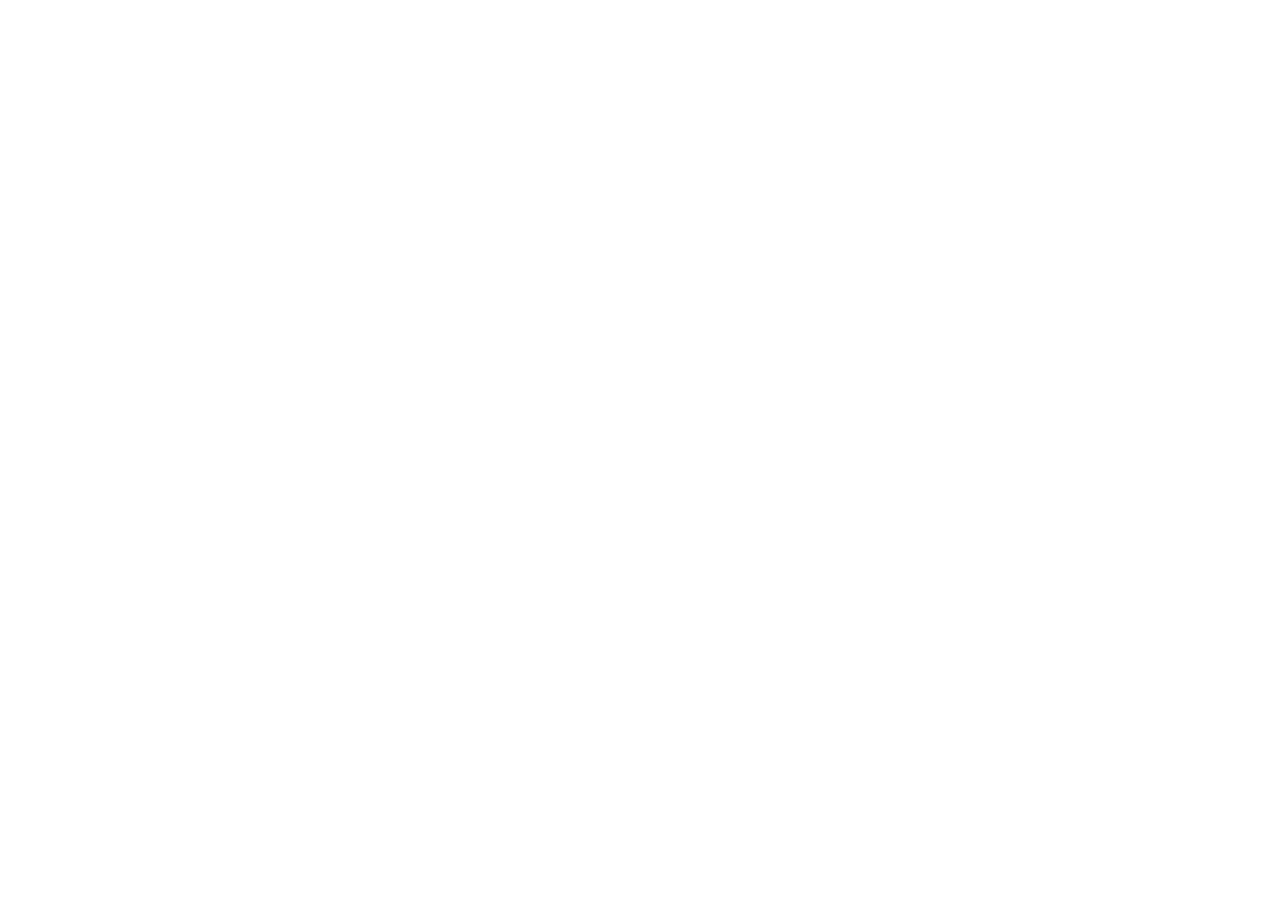
==== index.html @ 276dda86 "Update site info for publish Edited UI in Lovable" ====
<!doctype html>
<html lang="de">
  <head>
    <meta charset="UTF-8" />
    <meta name="viewport" content="width=device-width, initial-scale=1.0" />
    <title>Bestattungsvorsorge Costa &amp; McLaren | Sterbegeldversicherung</title>
    <meta name="description" content="Bestattungsvorsorge Costa &amp; McLaren">
    <meta name="author" content="Costa & McLaren Versicherungsmakler GmbH" />
    
    
    <meta property="og:type" content="website" />
    <meta name="twitter:card" content="summary_large_image" />
    <meta property="og:title" content="Bestattungsvorsorge Costa &amp; McLaren | Sterbegeldversicherung">
  <meta name="twitter:title" content="Bestattungsvorsorge Costa &amp; McLaren | Sterbegeldversicherung">
  <meta property="og:description" content="Bestattungsvorsorge Costa &amp; McLaren">
  <meta name="twitter:description" content="Bestattungsvorsorge Costa &amp; McLaren">
  <link rel="icon" type="image/x-icon" href="/favicon.ico">
  <meta property="og:image" content="https://pub-bb2e103a32db4e198524a2e9ed8f35b4.r2.dev/130dcd2c-2ed1-45b3-9990-f4572d044159/id-preview-be7954b9--008d41ca-7f07-4708-a516-9686e879d94f.lovable.app-1773943299557.png">
  <meta name="twitter:image" content="https://pub-bb2e103a32db4e198524a2e9ed8f35b4.r2.dev/130dcd2c-2ed1-45b3-9990-f4572d044159/id-preview-be7954b9--008d41ca-7f07-4708-a516-9686e879d94f.lovable.app-1773943299557.png">
</head>

  <body>
    <div id="root"></div>
    <script type="module" src="/src/main.tsx"></script>
  </body>
</html>
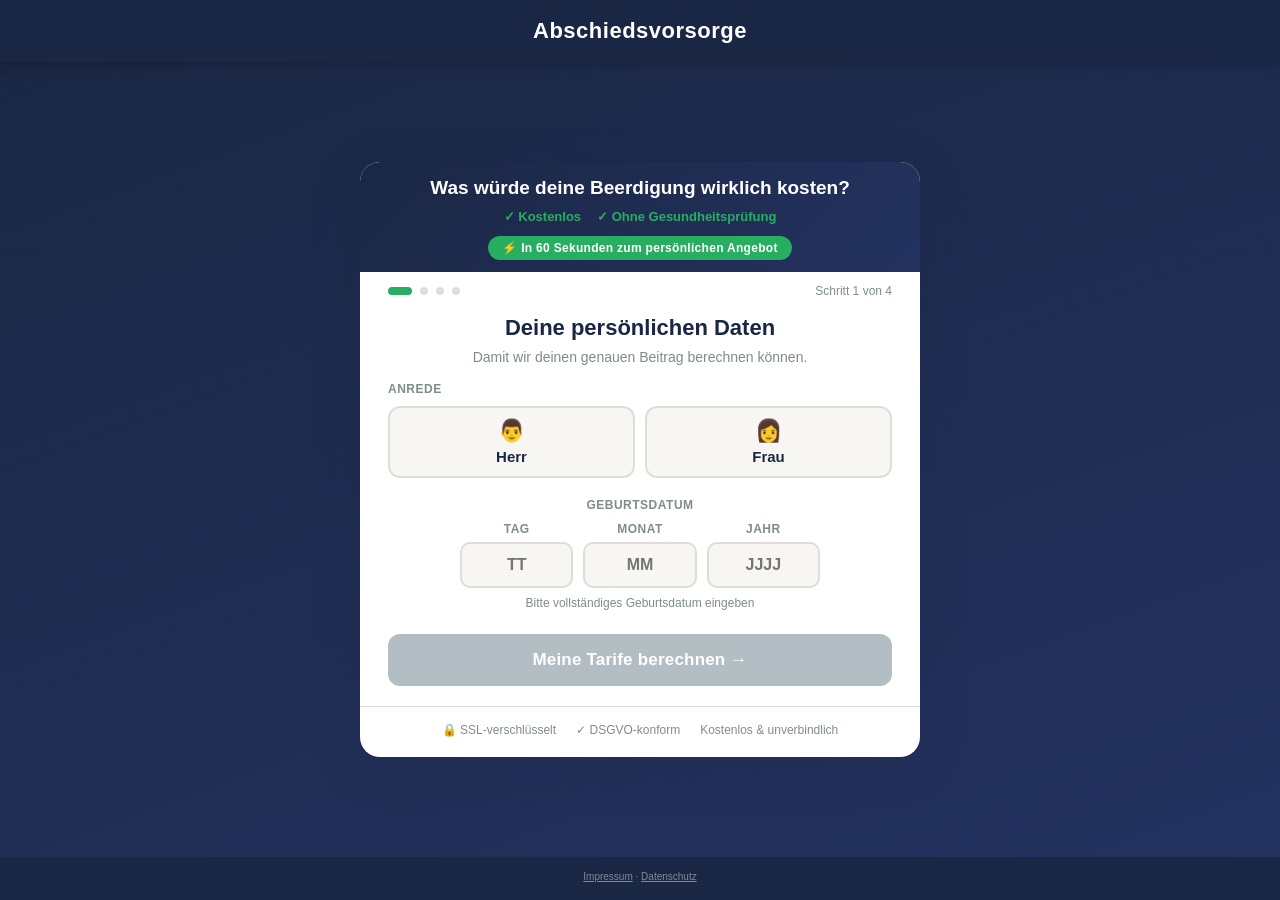
==== commit da9aa12c: "Move funnel to root for GitHub Pages" ====
--- a/index.html
+++ b/index.html
@@ -1,26 +1,1206 @@
-<!doctype html>
+<!DOCTYPE html>
 <html lang="de">
-  <head>
-    <meta charset="UTF-8" />
-    <meta name="viewport" content="width=device-width, initial-scale=1.0" />
-    <title>Bestattungsvorsorge Costa &amp; McLaren | Sterbegeldversicherung</title>
-    <meta name="description" content="Bestattungsvorsorge Costa &amp; McLaren">
-    <meta name="author" content="Costa & McLaren Versicherungsmakler GmbH" />
-    
-    
-    <meta property="og:type" content="website" />
-    <meta name="twitter:card" content="summary_large_image" />
-    <meta property="og:title" content="Bestattungsvorsorge Costa &amp; McLaren | Sterbegeldversicherung">
-  <meta name="twitter:title" content="Bestattungsvorsorge Costa &amp; McLaren | Sterbegeldversicherung">
-  <meta property="og:description" content="Bestattungsvorsorge Costa &amp; McLaren">
-  <meta name="twitter:description" content="Bestattungsvorsorge Costa &amp; McLaren">
-  <link rel="icon" type="image/x-icon" href="/favicon.ico">
-  <meta property="og:image" content="https://pub-bb2e103a32db4e198524a2e9ed8f35b4.r2.dev/130dcd2c-2ed1-45b3-9990-f4572d044159/id-preview-be7954b9--008d41ca-7f07-4708-a516-9686e879d94f.lovable.app-1773943299557.png">
-  <meta name="twitter:image" content="https://pub-bb2e103a32db4e198524a2e9ed8f35b4.r2.dev/130dcd2c-2ed1-45b3-9990-f4572d044159/id-preview-be7954b9--008d41ca-7f07-4708-a516-9686e879d94f.lovable.app-1773943299557.png">
+<head>
+<meta charset="UTF-8">
+<meta name="viewport" content="width=device-width, initial-scale=1.0">
+<title>Abschiedsvorsorge – Jetzt Beitrag berechnen</title>
+<link href="https://fonts.googleapis.com/css2?family=Playfair+Display:wght@400;600;700&family=DM+Sans:wght@300;400;500;600&display=swap" rel="stylesheet">
+<style>
+  :root {
+    --navy: #1a2744;
+    --navy-light: #243260;
+    --green: #27ae60;
+    --green-dark: #1e8449;
+    --gold: #c9a84c;
+    --white: #ffffff;
+    --off-white: #f8f6f2;
+    --text: #2c3e50;
+    --text-muted: #7f8c8d;
+    --border: #e0ddd8;
+    --shadow: 0 4px 24px rgba(26,39,68,0.10);
+    --shadow-lg: 0 12px 48px rgba(26,39,68,0.18);
+  }
+
+  * { box-sizing: border-box; margin: 0; padding: 0; }
+
+  html { height: 100%; }
+
+  body {
+    font-family: Arial, sans-serif;
+    background: var(--navy);
+    color: var(--text);
+    height: 100%;
+    display: flex;
+    flex-direction: column;
+    overflow: hidden;
+  }
+
+  /* ─── HEADER ─── */
+  .header {
+    background: var(--navy);
+    padding: 18px 24px;
+    display: flex;
+    justify-content: center;
+    align-items: center;
+    position: sticky;
+    top: 0;
+    z-index: 100;
+    box-shadow: 0 2px 12px rgba(0,0,0,0.2);
+  }
+  .logo {
+    font-family: Arial, sans-serif;
+    color: var(--white);
+    font-size: 22px;
+    font-weight: 700;
+    letter-spacing: 0.5px;
+  }
+  .logo span { color: var(--white); }
+  .trust-badge {
+    position: absolute;
+    right: 24px;
+    background: rgba(39,174,96,0.15);
+    border: 1px solid rgba(39,174,96,0.4);
+    color: #5dbd85;
+    font-size: 12px;
+    font-weight: 500;
+    padding: 5px 12px;
+    border-radius: 20px;
+    display: flex;
+    align-items: center;
+    gap: 5px;
+  }
+
+  /* ─── HERO ─── */
+  .hero {
+    background: linear-gradient(160deg, var(--navy) 0%, var(--navy-light) 100%);
+    padding: 48px 24px 56px;
+    text-align: center;
+    position: relative;
+    overflow: hidden;
+  }
+  .hero::before {
+    content: '';
+    position: absolute;
+    top: -80px; right: -80px;
+    width: 320px; height: 320px;
+    border-radius: 50%;
+    background: radial-gradient(circle, rgba(201,168,76,0.08) 0%, transparent 70%);
+  }
+  .hero-eyebrow {
+    font-size: 13px;
+    font-weight: 500;
+    letter-spacing: 2px;
+    text-transform: uppercase;
+    color: var(--gold);
+    margin-bottom: 16px;
+  }
+  .hero h1 {
+    font-family: Arial, sans-serif;
+    color: var(--white);
+    font-size: clamp(26px, 5vw, 38px);
+    font-weight: 700;
+    line-height: 1.25;
+    margin-bottom: 14px;
+    max-width: 560px;
+    margin-left: auto;
+    margin-right: auto;
+  }
+  .hero-sub {
+    color: rgba(255,255,255,0.7);
+    font-size: 16px;
+    font-weight: 300;
+    max-width: 440px;
+    margin: 0 auto 32px;
+    line-height: 1.6;
+  }
+  .stat-pill {
+    display: inline-flex;
+    align-items: center;
+    gap: 8px;
+    background: rgba(255,255,255,0.08);
+    border: 1px solid rgba(255,255,255,0.15);
+    border-radius: 30px;
+    padding: 8px 18px;
+    color: rgba(255,255,255,0.85);
+    font-size: 14px;
+  }
+  .stat-pill strong { color: var(--white); }
+
+  /* ─── PAGE BODY ─── */
+  .page-body {
+    flex: 1;
+    background: linear-gradient(160deg, var(--navy) 0%, var(--navy-light) 100%);
+    display: flex;
+    align-items: center;
+    justify-content: center;
+    padding: 20px 16px;
+    overflow: hidden;
+  }
+
+  /* ─── MAIN CARD ─── */
+  .main-card {
+    max-width: 560px;
+    width: 100%;
+    margin: 0;
+    background: var(--white);
+    border-radius: 20px;
+    box-shadow: var(--shadow-lg);
+    overflow-x: hidden;
+    overflow-y: auto;
+    max-height: calc(100vh - 96px);
+    position: relative;
+    z-index: 10;
+  }
+
+  /* ─── CARD HERO ─── */
+  .card-hero {
+    background: linear-gradient(135deg, var(--navy) 0%, var(--navy-light) 100%);
+    padding: 14px 28px 12px;
+    text-align: center;
+  }
+  .card-hero-pill {
+    display: inline-flex;
+    align-items: center;
+    gap: 6px;
+    background: var(--green);
+    color: var(--white);
+    font-size: 12px;
+    font-weight: 600;
+    padding: 5px 14px;
+    border-radius: 20px;
+    margin-top: 2px;
+    letter-spacing: 0.3px;
+  }
+  .card-hero h2 {
+    font-family: Arial, sans-serif;
+    color: var(--white);
+    font-size: clamp(16px, 4vw, 19px);
+    font-weight: 700;
+    line-height: 1.3;
+    margin-bottom: 8px;
+  }
+  .card-hero-checks {
+    display: flex;
+    flex-direction: row;
+    justify-content: center;
+    gap: 16px;
+    margin-top: 6px;
+    margin-bottom: 10px;
+  }
+  .card-hero-checks span {
+    color: var(--green);
+    font-size: 13px;
+    font-weight: 600;
+    text-align: center;
+  }
+
+  /* ─── STEP INDICATOR ─── */
+  .step-indicator {
+    display: flex;
+    padding: 12px 28px 0;
+    gap: 8px;
+    align-items: center;
+  }
+  .step-dot {
+    width: 8px; height: 8px;
+    border-radius: 50%;
+    background: var(--border);
+    transition: all 0.3s;
+  }
+  .step-dot.active { background: var(--green); width: 24px; border-radius: 4px; }
+  .step-dot.done { background: var(--green); }
+  .step-label {
+    margin-left: auto;
+    font-size: 12px;
+    color: var(--text-muted);
+    font-weight: 500;
+  }
+
+  /* ─── STEP PANELS ─── */
+  .step {
+    display: none;
+    padding: 16px 28px 20px;
+    animation: fadeIn 0.35s ease;
+  }
+  .step.active { display: block; }
+
+  @keyframes fadeIn {
+    from { opacity: 0; transform: translateY(8px); }
+    to { opacity: 1; transform: translateY(0); }
+  }
+
+  .step-title {
+    font-family: Arial, sans-serif;
+    font-size: 22px;
+    font-weight: 700;
+    color: var(--navy);
+    margin-bottom: 4px;
+    line-height: 1.3;
+  }
+  .step-desc {
+    font-size: 14px;
+    color: var(--text-muted);
+    margin-bottom: 14px;
+    line-height: 1.5;
+  }
+
+  /* ─── GENDER SELECTOR ─── */
+  .gender-grid {
+    display: grid;
+    grid-template-columns: 1fr 1fr;
+    gap: 10px;
+    margin-bottom: 14px;
+  }
+  .gender-btn {
+    border: 2px solid var(--border);
+    border-radius: 12px;
+    padding: 10px 12px;
+    cursor: pointer;
+    text-align: center;
+    transition: all 0.2s;
+    background: var(--off-white);
+    font-family: Arial, sans-serif;
+  }
+  .gender-btn:hover { border-color: var(--navy); background: #f0f2f8; }
+  .gender-btn.selected {
+    border-color: var(--navy);
+    background: #eef0f8;
+  }
+  .gender-btn .icon { font-size: 22px; display: block; margin-bottom: 4px; }
+  .gender-btn .label { font-size: 15px; font-weight: 600; color: var(--navy); }
+
+  /* ─── DATE INPUT ─── */
+  .date-row {
+    display: grid;
+    grid-template-columns: repeat(3, 1fr);
+    gap: 10px;
+    max-width: 360px;
+    margin: 0 auto 8px;
+  }
+  .input-group { display: flex; flex-direction: column; gap: 6px; }
+  .input-group label {
+    font-size: 12px;
+    font-weight: 600;
+    color: var(--text-muted);
+    text-transform: uppercase;
+    letter-spacing: 0.5px;
+    text-align: center;
+  }
+  .input-group input, .input-group select {
+    border: 2px solid var(--border);
+    border-radius: 10px;
+    padding: 12px 14px;
+    font-size: 16px;
+    font-family: Arial, sans-serif;
+    color: var(--navy);
+    font-weight: 600;
+    background: var(--off-white);
+    transition: border-color 0.2s;
+    width: 100%;
+    text-align: center;
+    -webkit-appearance: none;
+  }
+  .input-group input:focus, .input-group select:focus {
+    outline: none;
+    border-color: var(--navy);
+    background: var(--white);
+  }
+  .age-hint {
+    font-size: 12px;
+    color: var(--text-muted);
+    margin-bottom: 20px;
+    min-height: 18px;
+    text-align: center;
+  }
+  .age-hint.valid { color: var(--green); font-weight: 500; }
+  .age-hint.error { color: #e74c3c; }
+
+  /* ─── BUTTONS ─── */
+  .btn-primary {
+    width: 100%;
+    background: var(--green);
+    color: var(--white);
+    border: none;
+    border-radius: 12px;
+    padding: 16px 24px;
+    font-size: 17px;
+    font-weight: 600;
+    font-family: Arial, sans-serif;
+    cursor: pointer;
+    transition: all 0.2s;
+    display: flex;
+    align-items: center;
+    justify-content: center;
+    gap: 8px;
+    letter-spacing: 0.2px;
+    outline: none;
+    text-decoration: none;
+  }
+  .btn-primary:focus { outline: none; }
+  .btn-primary:hover { background: var(--green-dark); transform: translateY(-1px); box-shadow: 0 6px 20px rgba(39,174,96,0.35); }
+  .btn-primary:disabled { background: #b2bec3; cursor: not-allowed; transform: none; box-shadow: none; }
+
+  .btn-back {
+    background: none;
+    border: none;
+    color: var(--text-muted);
+    font-size: 13px;
+    font-family: Arial, sans-serif;
+    cursor: pointer;
+    padding: 8px 0;
+    display: flex;
+    align-items: center;
+    gap: 4px;
+    margin-top: 12px;
+  }
+  .btn-back:hover { color: var(--navy); }
+
+  /* ─── LOADER ─── */
+  .loader-wrap {
+    text-align: center;
+    padding: 20px 0 8px;
+  }
+  .loader-dots {
+    display: flex;
+    justify-content: center;
+    gap: 8px;
+    margin-bottom: 16px;
+  }
+  .loader-dots span {
+    width: 10px; height: 10px;
+    border-radius: 50%;
+    background: var(--navy);
+    animation: bounce 1.2s infinite;
+  }
+  .loader-dots span:nth-child(2) { animation-delay: 0.2s; background: var(--gold); }
+  .loader-dots span:nth-child(3) { animation-delay: 0.4s; background: var(--green); }
+  @keyframes bounce {
+    0%, 60%, 100% { transform: translateY(0); opacity: 0.4; }
+    30% { transform: translateY(-10px); opacity: 1; }
+  }
+  .loader-text { color: var(--text-muted); font-size: 15px; }
+  .loader-text strong { color: var(--navy); }
+
+  /* ─── TARIF CARDS ─── */
+  .tarif-intro {
+    font-size: 12px;
+    color: var(--text-muted);
+    margin-bottom: 14px;
+    padding: 8px 12px;
+    background: var(--off-white);
+    border-radius: 8px;
+    line-height: 1.5;
+    text-align: center;
+  }
+  .tarif-intro strong { color: var(--navy); }
+
+  .tarif-grid {
+    display: grid;
+    grid-template-columns: repeat(3, 1fr);
+    gap: 8px;
+    margin-bottom: 14px;
+  }
+  .tarif-card {
+    border: 2px solid var(--border);
+    border-radius: 12px;
+    padding: 12px 10px;
+    cursor: pointer;
+    transition: all 0.2s;
+    position: relative;
+    background: var(--white);
+    text-align: center;
+  }
+  .tarif-card:hover { border-color: var(--navy); transform: translateY(-2px); box-shadow: var(--shadow); }
+  .tarif-card.recommended {
+    border-color: var(--green);
+    background: linear-gradient(135deg, #f0faf4 0%, #ffffff 100%);
+  }
+  .recommended-badge {
+    position: absolute;
+    top: -10px; left: 50%; transform: translateX(-50%);
+    background: var(--green);
+    color: var(--white);
+    font-size: 9px;
+    font-weight: 700;
+    padding: 2px 10px;
+    border-radius: 20px;
+    letter-spacing: 0.5px;
+    text-transform: uppercase;
+    white-space: nowrap;
+  }
+  .tarif-name {
+    font-size: 13px;
+    font-weight: 700;
+    color: var(--navy);
+    margin-bottom: 6px;
+    margin-top: 4px;
+  }
+  .tarif-mid-row {
+    display: flex;
+    justify-content: space-between;
+    align-items: center;
+    gap: 4px;
+    padding: 6px 0;
+    border-top: 1px solid var(--border);
+    border-bottom: 1px solid var(--border);
+    margin-bottom: 8px;
+  }
+  .tarif-vs-block { text-align: left; }
+  .tarif-vs-amount {
+    font-family: Arial, sans-serif;
+    font-size: 17px;
+    font-weight: 700;
+    color: var(--navy);
+    line-height: 1.1;
+  }
+  .tarif-vs-label {
+    font-size: 8px;
+    color: var(--text-muted);
+    text-transform: uppercase;
+    letter-spacing: 0.3px;
+  }
+  .tarif-price-block { text-align: right; }
+  .tarif-price-row {
+    display: flex;
+    align-items: baseline;
+    justify-content: flex-end;
+    gap: 2px;
+  }
+  .tarif-ab { font-size: 9px; color: var(--text-muted); }
+  .tarif-price { font-size: 17px; font-weight: 700; color: var(--navy); font-family: Arial, sans-serif; }
+  .tarif-price-unit { font-size: 9px; color: var(--text-muted); display: block; }
+  .tarif-features {
+    display: grid;
+    grid-template-columns: 1fr 1fr;
+    gap: 3px 4px;
+    margin-bottom: 10px;
+    text-align: left;
+  }
+  .tarif-feature {
+    font-size: 10px;
+    color: var(--green);
+    font-weight: 600;
+    display: flex;
+    align-items: center;
+    gap: 3px;
+  }
+  .tarif-select-btn {
+    width: 100%;
+    padding: 8px 4px;
+    border-radius: 8px;
+    font-size: 11px;
+    font-weight: 600;
+    font-family: Arial, sans-serif;
+    cursor: pointer;
+    border: 2px solid var(--border);
+    background: var(--off-white);
+    color: var(--navy);
+    transition: all 0.2s;
+  }
+  .tarif-card.recommended .tarif-select-btn {
+    background: var(--green);
+    border-color: var(--green);
+    color: var(--white);
+  }
+  .tarif-card:hover .tarif-select-btn,
+  .tarif-select-btn:hover {
+    background: var(--navy);
+    border-color: var(--navy);
+    color: var(--white);
+  }
+
+  /* ─── CONTACT FORM ─── */
+  .selected-tarif-bar {
+    background: linear-gradient(135deg, var(--navy) 0%, var(--navy-light) 100%);
+    border-radius: 12px;
+    padding: 14px 18px;
+    margin-bottom: 20px;
+    display: flex;
+    justify-content: space-between;
+    align-items: center;
+  }
+  .selected-tarif-bar .label { color: rgba(255,255,255,0.7); font-size: 12px; }
+  .selected-tarif-bar .value { color: var(--white); font-size: 15px; font-weight: 700; }
+  .selected-tarif-bar .price { color: var(--white); font-size: 18px; font-weight: 700; font-family: Arial, sans-serif; }
+
+  .form-grid {
+    display: grid;
+    grid-template-columns: 1fr 1fr;
+    gap: 12px;
+    margin-bottom: 12px;
+  }
+  .form-grid.full { grid-template-columns: 1fr; }
+  .form-field { display: flex; flex-direction: column; gap: 6px; }
+  .form-field label {
+    font-size: 12px;
+    font-weight: 600;
+    color: var(--text-muted);
+    text-transform: uppercase;
+    letter-spacing: 0.5px;
+  }
+  .form-field input, .form-field select {
+    border: 2px solid var(--border);
+    border-radius: 10px;
+    padding: 13px 14px;
+    font-size: 15px;
+    font-family: Arial, sans-serif;
+    color: var(--navy);
+    background: var(--off-white);
+    transition: border-color 0.2s;
+    -webkit-appearance: none;
+  }
+  .form-field input:focus, .form-field select:focus {
+    outline: none;
+    border-color: var(--green);
+    background: var(--white);
+  }
+
+  .consent-text {
+    font-size: 12px;
+    color: var(--text-muted);
+    line-height: 1.4;
+    margin: 8px 0;
+    padding: 8px 12px;
+    background: var(--off-white);
+    border-radius: 8px;
+  }
+
+  /* ─── OTP ─── */
+  .otp-info {
+    text-align: center;
+    padding: 8px 0 20px;
+  }
+  .otp-icon { font-size: 48px; margin-bottom: 12px; }
+  .otp-info h3 {
+    font-family: Arial, sans-serif;
+    font-size: 20px;
+    color: var(--navy);
+    margin-bottom: 8px;
+  }
+  .otp-info p {
+    font-size: 14px;
+    color: var(--text-muted);
+    line-height: 1.6;
+    margin-bottom: 4px;
+  }
+  .otp-phone { font-weight: 700; color: var(--navy); }
+  .otp-input-row {
+    display: flex;
+    gap: 10px;
+    justify-content: center;
+    margin: 24px 0;
+  }
+  .otp-digit {
+    width: 50px; height: 58px;
+    border: 2px solid var(--border);
+    border-radius: 12px;
+    font-size: 24px;
+    font-weight: 700;
+    text-align: center;
+    font-family: Arial, sans-serif;
+    color: var(--navy);
+    background: var(--off-white);
+    transition: border-color 0.2s;
+  }
+  .otp-digit:focus { outline: none; border-color: var(--green); background: var(--white); }
+  .otp-resend {
+    text-align: center;
+    font-size: 13px;
+    color: var(--text-muted);
+    margin-bottom: 8px;
+  }
+  .otp-resend button {
+    background: none;
+    border: none;
+    color: var(--navy);
+    font-weight: 600;
+    cursor: pointer;
+    font-family: Arial, sans-serif;
+    font-size: 13px;
+    text-decoration: underline;
+  }
+
+  /* ─── SUCCESS ─── */
+  .success-wrap {
+    text-align: center;
+    padding: 8px 0 16px;
+  }
+  .success-icon {
+    width: 72px; height: 72px;
+    background: linear-gradient(135deg, var(--green) 0%, #2ecc71 100%);
+    border-radius: 50%;
+    display: flex;
+    align-items: center;
+    justify-content: center;
+    font-size: 32px;
+    margin: 0 auto 20px;
+    box-shadow: 0 8px 24px rgba(39,174,96,0.3);
+  }
+  .success-wrap h3 {
+    font-family: Arial, sans-serif;
+    font-size: 24px;
+    color: var(--navy);
+    margin-bottom: 10px;
+  }
+  .success-wrap p {
+    font-size: 15px;
+    color: var(--text-muted);
+    line-height: 1.6;
+    margin-bottom: 8px;
+    max-width: 320px;
+    margin-left: auto;
+    margin-right: auto;
+  }
+  .success-steps {
+    background: var(--off-white);
+    border-radius: 12px;
+    padding: 16px 20px;
+    margin: 20px 0;
+    text-align: left;
+  }
+  .success-step {
+    display: flex;
+    align-items: flex-start;
+    gap: 12px;
+    padding: 8px 0;
+    font-size: 14px;
+    color: var(--text);
+    text-align: center;
+  }
+  .success-step div:last-child { text-align: center; }
+  .success-step:not(:last-child) { border-bottom: 1px solid var(--border); }
+  .success-step-num {
+    width: 24px; height: 24px;
+    background: var(--navy);
+    color: var(--white);
+    border-radius: 50%;
+    display: flex;
+    align-items: center;
+    justify-content: center;
+    font-size: 12px;
+    font-weight: 700;
+    flex-shrink: 0;
+    margin-top: 1px;
+  }
+
+  /* ─── TRUST FOOTER ─── */
+  .trust-footer {
+    padding: 16px 28px 20px;
+    display: flex;
+    justify-content: center;
+    gap: 20px;
+    flex-wrap: wrap;
+    border-top: 1px solid var(--border);
+  }
+  .trust-item {
+    display: flex;
+    align-items: center;
+    gap: 5px;
+    font-size: 12px;
+    color: var(--text-muted);
+  }
+
+  /* ─── BOTTOM INFO ─── */
+  .bottom-info {
+    max-width: 560px;
+    margin: 24px auto 0;
+    padding: 0 16px 40px;
+  }
+  .bottom-info p {
+    font-size: 11px;
+    color: var(--text-muted);
+    text-align: center;
+    line-height: 1.7;
+  }
+
+  /* ─── MOBILE ─── */
+  @media (max-width: 600px) {
+    .page-body { padding: 12px; align-items: flex-start; padding-top: 16px; }
+    .main-card { border-radius: 16px; max-height: calc(100vh - 80px); }
+    .step { padding: 22px 20px 26px; }
+    .trust-badge { display: none; }
+    .date-row { max-width: 100%; }
+    .tarif-grid { grid-template-columns: 1fr; }
+    .tarif-vs-amount { font-size: 20px; }
+  }
+</style>
 </head>
-
-  <body>
-    <div id="root"></div>
-    <script type="module" src="/src/main.tsx"></script>
-  </body>
+<body>
+
+<header class="header">
+  <div class="logo">Abschiedsvorsorge</div>
+</header>
+
+<div class="page-body">
+<div class="main-card">
+
+  <div class="card-hero">
+    <h2>Was würde deine Beerdigung wirklich kosten?</h2>
+    <div class="card-hero-checks">
+      <span>✓ Kostenlos</span>
+      <span>✓ Ohne Gesundheitsprüfung</span>
+    </div>
+    <div class="card-hero-pill">⚡ In 60 Sekunden zum persönlichen Angebot</div>
+  </div>
+
+  <div class="step-indicator" id="stepIndicator">
+    <div class="step-dot active" id="dot1"></div>
+    <div class="step-dot" id="dot2"></div>
+    <div class="step-dot" id="dot3"></div>
+    <div class="step-dot" id="dot4"></div>
+    <span class="step-label" id="stepLabel">Schritt 1 von 4</span>
+  </div>
+
+  <!-- STEP 1: Geschlecht + Geburtsdatum -->
+  <div class="step active" id="step1">
+    <div class="step-title" style="text-align:center">Deine persönlichen Daten</div>
+    <p class="step-desc" style="text-align:center">Damit wir deinen genauen Beitrag berechnen können.</p>
+
+    <div style="margin-bottom:20px">
+      <div style="font-size:12px;font-weight:600;color:var(--text-muted);text-transform:uppercase;letter-spacing:0.5px;margin-bottom:10px">Anrede</div>
+      <div class="gender-grid">
+        <div class="gender-btn" id="btn-herr" onclick="selectGender('Herr')">
+          <span class="icon">👨</span>
+          <span class="label">Herr</span>
+        </div>
+        <div class="gender-btn" id="btn-frau" onclick="selectGender('Frau')">
+          <span class="icon">👩</span>
+          <span class="label">Frau</span>
+        </div>
+      </div>
+    </div>
+
+    <div style="font-size:12px;font-weight:600;color:var(--text-muted);text-transform:uppercase;letter-spacing:0.5px;margin-bottom:10px;text-align:center">Geburtsdatum</div>
+    <div class="date-row">
+      <div class="input-group">
+        <label>Tag</label>
+        <input type="text" inputmode="numeric" pattern="[0-9]*" id="bday" maxlength="2" placeholder="TT" oninput="dayInput(this)">
+      </div>
+      <div class="input-group">
+        <label>Monat</label>
+        <input type="text" inputmode="numeric" pattern="[0-9]*" id="bmonth" maxlength="2" placeholder="MM" oninput="monthInput(this)">
+      </div>
+      <div class="input-group">
+        <label>Jahr</label>
+        <input type="text" inputmode="numeric" pattern="[0-9]*" id="byear" maxlength="4" placeholder="JJJJ" oninput="validateDate()">
+      </div>
+    </div>
+    <div class="age-hint" id="ageHint">Bitte vollständiges Geburtsdatum eingeben</div>
+
+    <button class="btn-primary" id="btnStep1" onclick="goToLoader()" disabled>
+      Meine Tarife berechnen →
+    </button>
+  </div>
+
+  <!-- STEP 2: Loader -->
+  <div class="step" id="step2">
+    <div class="loader-wrap">
+      <div class="loader-dots">
+        <span></span><span></span><span></span>
+      </div>
+      <p class="loader-text" id="loaderText">Wir suchen die <strong>besten Tarife</strong> für dein Alter…</p>
+    </div>
+  </div>
+
+  <!-- STEP 3: Tarifsauswahl -->
+  <div class="step" id="step3">
+    <div class="step-title">Deine persönlichen Tarife</div>
+    <div class="tarif-intro" id="tarifIntro">Berechnet für <strong id="namePreview"></strong></div>
+
+    <div class="tarif-grid" id="tarifGrid"></div>
+
+    <button class="btn-back" onclick="goBack(1)">← Zurück</button>
+  </div>
+
+  <!-- STEP 4: Kontaktdaten -->
+  <div class="step" id="step4">
+    <div class="step-title">Dein Angebot anfordern</div>
+
+    <div class="selected-tarif-bar" id="selectedTarifBar"></div>
+
+    <div class="form-grid full" style="margin-bottom:12px">
+      <div class="form-field">
+        <label>Vorname</label>
+        <input type="text" id="fname" placeholder="Max" oninput="validateContact()">
+      </div>
+    </div>
+    <div class="form-grid full" style="margin-bottom:12px">
+      <div class="form-field">
+        <label>Nachname</label>
+        <input type="text" id="lname" placeholder="Mustermann" oninput="validateContact()">
+      </div>
+    </div>
+    <div class="form-grid full" style="margin-bottom:12px">
+      <div class="form-field">
+        <label>Telefonnummer</label>
+        <input type="tel" id="phone" placeholder="+49 170 123456" oninput="validateContact()">
+      </div>
+    </div>
+    <div class="form-grid full" style="margin-bottom:8px">
+      <div class="form-field">
+        <label>E-Mail-Adresse</label>
+        <input type="email" id="email" placeholder="max@beispiel.de" oninput="validateContact()">
+      </div>
+    </div>
+
+    <div class="consent-text">
+      Mit dem Absenden stimmst du zu, dass ein Berater der Abschiedsvorsorge dein persönliches Angebot für dich erstellt und dir zuschickt.
+    </div>
+
+    <button class="btn-primary" id="btnStep4" onclick="submitLead()" disabled>
+      Angebot anfordern →
+    </button>
+
+    <button class="btn-back" onclick="goBack(3)">← Zurück</button>
+  </div>
+
+  <!-- STEP 5: OTP -->
+  <div class="step" id="step5">
+    <div class="otp-info">
+      <div class="otp-icon">💬</div>
+      <h3>Kurz bestätigen</h3>
+      <p>Wir haben dir einen 6-stelligen Code per WhatsApp an</p>
+      <p class="otp-phone" id="otpPhone"></p>
+      <p>geschickt. Bitte gib ihn hier ein:</p>
+    </div>
+
+    <div class="otp-input-row">
+      <input class="otp-digit" type="number" maxlength="1" id="otp1" oninput="otpInput(this,1)" onkeydown="otpKey(this,1)">
+      <input class="otp-digit" type="number" maxlength="1" id="otp2" oninput="otpInput(this,2)" onkeydown="otpKey(this,2)">
+      <input class="otp-digit" type="number" maxlength="1" id="otp3" oninput="otpInput(this,3)" onkeydown="otpKey(this,3)">
+      <input class="otp-digit" type="number" maxlength="1" id="otp4" oninput="otpInput(this,4)" onkeydown="otpKey(this,4)">
+      <input class="otp-digit" type="number" maxlength="1" id="otp5" oninput="otpInput(this,5)" onkeydown="otpKey(this,5)">
+      <input class="otp-digit" type="number" maxlength="1" id="otp6" oninput="otpInput(this,6)" onkeydown="otpKey(this,6)">
+    </div>
+
+    <div class="otp-resend">Keinen Code erhalten? <button onclick="alert('Code wurde erneut gesendet.')">Erneut senden</button></div>
+
+    <button class="btn-primary" id="btnOTP" onclick="verifyOTP()" disabled>
+      Code bestätigen →
+    </button>
+
+    <button class="btn-back" onclick="goBack(4)">← Zurück</button>
+  </div>
+
+  <!-- STEP 6: Erfolg -->
+  <div class="step" id="step6">
+    <div class="success-wrap">
+      <div class="success-icon">✓</div>
+      <h3>Vielen Dank!</h3>
+      <p>Deine Anfrage ist eingegangen.</p>
+
+      <div class="success-steps">
+        <div class="success-step">
+          <div class="success-step-num">1</div>
+          <div>Du erhältst jetzt deine Bestätigung per WhatsApp oder Mail.</div>
+        </div>
+        <div class="success-step">
+          <div class="success-step-num">2</div>
+          <div>Dein persönliches Angebot wird für dich erstellt.</div>
+        </div>
+        <div class="success-step">
+          <div class="success-step-num">3</div>
+          <div>Ein Berater der Abschiedsvorsorge steht jederzeit für dich zur Verfügung.</div>
+        </div>
+      </div>
+
+      <p style="font-size:13px">Bei Fragen erreichst du uns unter<br><strong style="color:var(--navy)">02181-68717</strong></p>
+    </div>
+  </div>
+
+  <div class="trust-footer">
+    <div class="trust-item">🔒 SSL-verschlüsselt</div>
+    <div class="trust-item">✓ DSGVO-konform</div>
+    <div class="trust-item">Kostenlos & unverbindlich</div>
+  </div>
+
+</div>
+</div>
+
+<div style="text-align:center;padding:10px 16px 14px;font-size:10px;color:rgba(255,255,255,0.45);line-height:1.9;">
+<div>
+    <a href="#" style="color:rgba(255,255,255,0.45)">Impressum</a> ·
+    <a href="#" style="color:rgba(255,255,255,0.45)">Datenschutz</a>
+  </div>
+</div>
+
+<script>
+// ─── BEITRAGSTABELLE (intern, Stand 01.01.2025) ───
+const TARIFE = {"40":{"basis":12.68,"komfort":18.08,"premium":23.49},"41":{"basis":13.06,"komfort":18.65,"premium":24.24},"42":{"basis":13.45,"komfort":19.24,"premium":25.03},"43":{"basis":13.87,"komfort":19.87,"premium":25.87},"44":{"basis":14.31,"komfort":20.53,"premium":26.75},"45":{"basis":14.78,"komfort":21.23,"premium":27.69},"46":{"basis":15.27,"komfort":21.97,"premium":28.67},"47":{"basis":15.8,"komfort":22.76,"premium":29.72},"48":{"basis":16.34,"komfort":23.57,"premium":30.8},"49":{"basis":16.91,"komfort":24.42,"premium":31.94},"50":{"basis":17.5,"komfort":25.31,"premium":33.12},"51":{"basis":18.12,"komfort":26.25,"premium":34.37},"52":{"basis":18.78,"komfort":27.24,"premium":35.69},"53":{"basis":19.48,"komfort":28.29,"premium":37.09},"54":{"basis":20.23,"komfort":29.4,"premium":38.58},"55":{"basis":21.02,"komfort":30.59,"premium":40.17},"56":{"basis":21.86,"komfort":31.86,"premium":41.85},"57":{"basis":22.76,"komfort":33.2,"premium":43.64},"58":{"basis":23.71,"komfort":34.62,"premium":45.54},"59":{"basis":24.72,"komfort":36.14,"premium":47.55},"60":{"basis":25.79,"komfort":37.74,"premium":49.69},"61":{"basis":26.92,"komfort":39.43,"premium":51.95},"62":{"basis":28.11,"komfort":41.23,"premium":54.34},"63":{"basis":29.38,"komfort":43.13,"premium":56.87},"64":{"basis":30.73,"komfort":45.16,"premium":59.58},"65":{"basis":32.18,"komfort":47.33,"premium":62.48},"66":{"basis":33.74,"komfort":49.67,"premium":65.59},"67":{"basis":35.43,"komfort":52.2,"premium":68.97},"68":{"basis":37.28,"komfort":54.96,"premium":72.65},"69":{"basis":39.3,"komfort":58.0,"premium":76.7},"70":{"basis":41.53,"komfort":61.34,"premium":81.16},"71":{"basis":44.0,"komfort":65.05,"premium":86.1},"72":{"basis":46.77,"komfort":69.21,"premium":91.64},"73":{"basis":49.9,"komfort":73.89,"premium":97.88},"74":{"basis":53.47,"komfort":79.24,"premium":105.02},"75":{"basis":57.61,"komfort":85.46,"premium":113.3},"76":{"basis":62.5,"komfort":92.79,"premium":123.07},"77":{"basis":68.41,"komfort":101.65,"premium":134.88},"78":{"basis":75.76,"komfort":112.66,"premium":149.56},"79":{"basis":85.3,"komfort":126.95,"premium":168.61},"80":{"basis":98.45,"komfort":146.66,"premium":194.87}};
+
+// ─── STATE ───
+let state = {
+  anrede: null,
+  geburtsdatum: null,
+  alter: null,
+  selectedTarif: null,
+  selectedTarifName: null,
+  selectedVS: null,
+  selectedPrice: null,
+};
+
+// ─── SCHRITT 1: Geschlecht ───
+function dayInput(el) {
+  el.value = el.value.replace(/[^0-9]/g, '').slice(0, 2);
+  if (el.value.length === 2) document.getElementById('bmonth').focus();
+  validateDate();
+}
+function monthInput(el) {
+  el.value = el.value.replace(/[^0-9]/g, '').slice(0, 2);
+  if (el.value.length === 2) document.getElementById('byear').focus();
+  validateDate();
+}
+
+function selectGender(val) {
+  state.anrede = val;
+  document.getElementById('btn-herr').classList.toggle('selected', val === 'Herr');
+  document.getElementById('btn-frau').classList.toggle('selected', val === 'Frau');
+  validateDate();
+}
+
+function calcAge(day, month, year) {
+  const today = new Date();
+  const birth = new Date(year, month - 1, day);
+  let age = today.getFullYear() - birth.getFullYear();
+  const m = today.getMonth() - birth.getMonth();
+  if (m < 0 || (m === 0 && today.getDate() < birth.getDate())) age--;
+  return age;
+}
+
+function validateDate() {
+  const d = parseInt(document.getElementById('bday').value);
+  const m = parseInt(document.getElementById('bmonth').value);
+  const y = parseInt(document.getElementById('byear').value);
+  const hint = document.getElementById('ageHint');
+  const btn = document.getElementById('btnStep1');
+
+  if (!d || !m || !y || y.toString().length < 4) {
+    hint.textContent = 'Bitte vollständiges Geburtsdatum eingeben';
+    hint.className = 'age-hint';
+    btn.disabled = true;
+    return;
+  }
+  const age = calcAge(d, m, y);
+  if (age < 40 || age > 80) {
+    hint.textContent = `Alter ${age} Jahre — Versicherung ist für 40–80 Jahre verfügbar`;
+    hint.className = 'age-hint error';
+    btn.disabled = true;
+    return;
+  }
+  if (!state.anrede) {
+    hint.textContent = `Alter: ${age} Jahre — bitte noch Anrede wählen`;
+    hint.className = 'age-hint';
+    btn.disabled = true;
+    return;
+  }
+  state.alter = age;
+  state.geburtsdatum = `${String(d).padStart(2,'0')}.${String(m).padStart(2,'0')}.${y}`;
+  hint.textContent = `✓ Alter: ${age} Jahre — Tarife verfügbar`;
+  hint.className = 'age-hint valid';
+  btn.disabled = false;
+}
+
+// ─── LOADER ───
+function goToLoader() {
+  showStep(2);
+  const msgs = [
+    'Wir suchen die <strong>besten Tarife</strong> für dein Alter…',
+    'Berechnung mit <strong>aktuellen aktuellen Tarifen</strong>…',
+    'Fast fertig — <strong>deine Tarife sind gleich bereit</strong>…'
+  ];
+  let i = 0;
+  const lt = document.getElementById('loaderText');
+  const interval = setInterval(() => {
+    i++;
+    if (i < msgs.length) lt.innerHTML = msgs[i];
+  }, 800);
+  setTimeout(() => {
+    clearInterval(interval);
+    buildTarifCards();
+    showStep(3);
+  }, 2200);
+}
+
+// ─── TARIF KARTEN ───
+function buildTarifCards() {
+  const t = TARIFE[state.alter];
+  document.getElementById('namePreview').textContent = `dich — geboren am ${state.geburtsdatum}`;
+
+  const tarife = [
+    {
+      id: 'basis',
+      name: 'Basis',
+      vs: '5.000 €',
+      price: t.basis,
+      features: ['Bestattungskosten', 'Bestattung'],
+      recommended: false,
+    },
+    {
+      id: 'komfort',
+      name: 'Komfort',
+      vs: '7.500 €',
+      price: t.komfort,
+      features: ['Bestattungskosten', 'Trauerfeier', 'Grabstein'],
+      recommended: true,
+    },
+    {
+      id: 'premium',
+      name: 'Premium',
+      vs: '10.000 €',
+      price: t.premium,
+      features: ['Bestattungskosten', 'Trauerfeier', 'Grabstein', 'Dauergrabpflege', 'Alle Extras'],
+      recommended: false,
+    }
+  ];
+
+  const grid = document.getElementById('tarifGrid');
+  grid.innerHTML = '';
+  tarife.forEach(tarif => {
+    const featureHTML = tarif.features.map(f =>
+      `<span class="tarif-feature">✓ ${f}</span>`
+    ).join('');
+
+    grid.innerHTML += `
+      <div class="tarif-card ${tarif.recommended ? 'recommended' : ''}" id="tarif-${tarif.id}">
+        ${tarif.recommended ? '<div class="recommended-badge">⭐ Meist gewählt</div>' : ''}
+        <div class="tarif-name">${tarif.name}</div>
+        <div class="tarif-mid-row">
+          <div class="tarif-vs-block">
+            <div class="tarif-vs-amount">${tarif.vs}</div>
+            <div class="tarif-vs-label">Versicherungssumme</div>
+          </div>
+          <div class="tarif-price-block">
+            <div class="tarif-price-row">
+              <span class="tarif-ab">ab</span>
+              <span class="tarif-price">${tarif.price.toFixed(2).replace('.',',')} €</span>
+            </div>
+            <span class="tarif-price-unit">/Monat</span>
+          </div>
+        </div>
+        <div class="tarif-features">${featureHTML}</div>
+        <button class="tarif-select-btn" onclick="selectTarif('${tarif.id}','${tarif.name}','${tarif.vs}',${tarif.price})">
+          Wählen →
+        </button>
+      </div>
+    `;
+  });
+}
+
+function selectTarif(id, name, vs, price) {
+  state.selectedTarif = id;
+  state.selectedTarifName = name;
+  state.selectedVS = vs;
+  state.selectedPrice = price;
+
+  document.getElementById('selectedTarifBar').innerHTML = `
+    <div>
+      <div class="label">Gewählter Tarif</div>
+      <div class="value">${name} · ${vs}</div>
+    </div>
+    <div class="price">${price.toFixed(2).replace('.',',')} €/Mo</div>
+  `;
+
+  showStep(4);
+}
+
+// ─── KONTAKT ───
+function validateContact() {
+  const fn = document.getElementById('fname').value.trim();
+  const ln = document.getElementById('lname').value.trim();
+  const ph = document.getElementById('phone').value.trim();
+  const em = document.getElementById('email').value.trim();
+  const btn = document.getElementById('btnStep4');
+  btn.disabled = !(fn && ln && ph.length >= 10 && em.includes('@'));
+}
+
+function goToOTP() {
+  const phone = document.getElementById('phone').value.trim();
+  document.getElementById('otpPhone').textContent = phone;
+  showStep(5);
+  document.getElementById('otp1').focus();
+}
+
+// ─── OTP ───
+function otpInput(el, idx) {
+  const val = el.value.toString();
+  if (val.length > 1) el.value = val.slice(-1);
+  if (el.value && idx < 6) document.getElementById('otp' + (idx+1)).focus();
+  checkOTPComplete();
+}
+function otpKey(el, idx) {
+  if (event.key === 'Backspace' && !el.value && idx > 1) {
+    document.getElementById('otp' + (idx-1)).focus();
+  }
+}
+function checkOTPComplete() {
+  let full = true;
+  for (let i = 1; i <= 6; i++) {
+    if (!document.getElementById('otp'+i).value) { full = false; break; }
+  }
+  document.getElementById('btnOTP').disabled = !full;
+}
+
+function verifyOTP() {
+  // In Produktion: Make-Webhook aufrufen für echte OTP-Verifizierung
+  // Demo: direkt weiter
+  submitLead();
+}
+
+function submitLead() {
+  // Lead-Daten sammeln
+  const leadData = {
+    anrede: state.anrede,
+    vorname: document.getElementById('fname').value.trim(),
+    nachname: document.getElementById('lname').value.trim(),
+    geburtsdatum: state.geburtsdatum,
+    alter: state.alter,
+    telefon: document.getElementById('phone').value.trim(),
+    email: document.getElementById('email').value.trim(),
+    tarif: state.selectedTarifName,
+    versicherungssumme: state.selectedVS,
+    monatsbeitrag: state.selectedPrice,
+    quelle: 'Abschiedsvorsorge Funnel',
+    timestamp: new Date().toISOString(),
+  };
+
+  console.log('Lead:', leadData);
+
+  // TODO: Webhook an Make.com senden
+  // fetch('https://hook.eu1.make.com/DEIN_WEBHOOK', {
+  //   method: 'POST',
+  //   headers: {'Content-Type': 'application/json'},
+  //   body: JSON.stringify(leadData)
+  // });
+
+  showStep(6);
+}
+
+// ─── STEP NAVIGATION ───
+function showStep(n) {
+  for (let i = 1; i <= 6; i++) {
+    const s = document.getElementById('step'+i);
+    s.classList.toggle('active', i === n);
+  }
+  document.querySelector('.card-hero').style.display = n === 1 ? 'block' : 'none';
+
+  const stepMap = {1:1, 2:2, 3:2, 4:3, 5:4, 6:4};
+  const cur = stepMap[n] || n;
+  for (let i = 1; i <= 4; i++) {
+    const dot = document.getElementById('dot'+i);
+    dot.className = 'step-dot' + (i < cur ? ' done' : i === cur ? ' active' : '');
+  }
+  const labels = {1:'Schritt 1 von 4', 2:'Berechne…', 3:'Schritt 2 von 4', 4:'Schritt 3 von 4', 5:'Schritt 4 von 4', 6:'Fertig!'};
+  document.getElementById('stepLabel').textContent = labels[n] || '';
+
+  document.querySelector('.main-card').scrollTop = 0;
+  localStorage.setItem('devStep', n);
+}
+
+function goBack(toStep) { showStep(toStep); }
+
+const savedStep = parseInt(localStorage.getItem('devStep'));
+if (savedStep && savedStep > 1) showStep(savedStep);
+</script>
+
+</body>
 </html>
